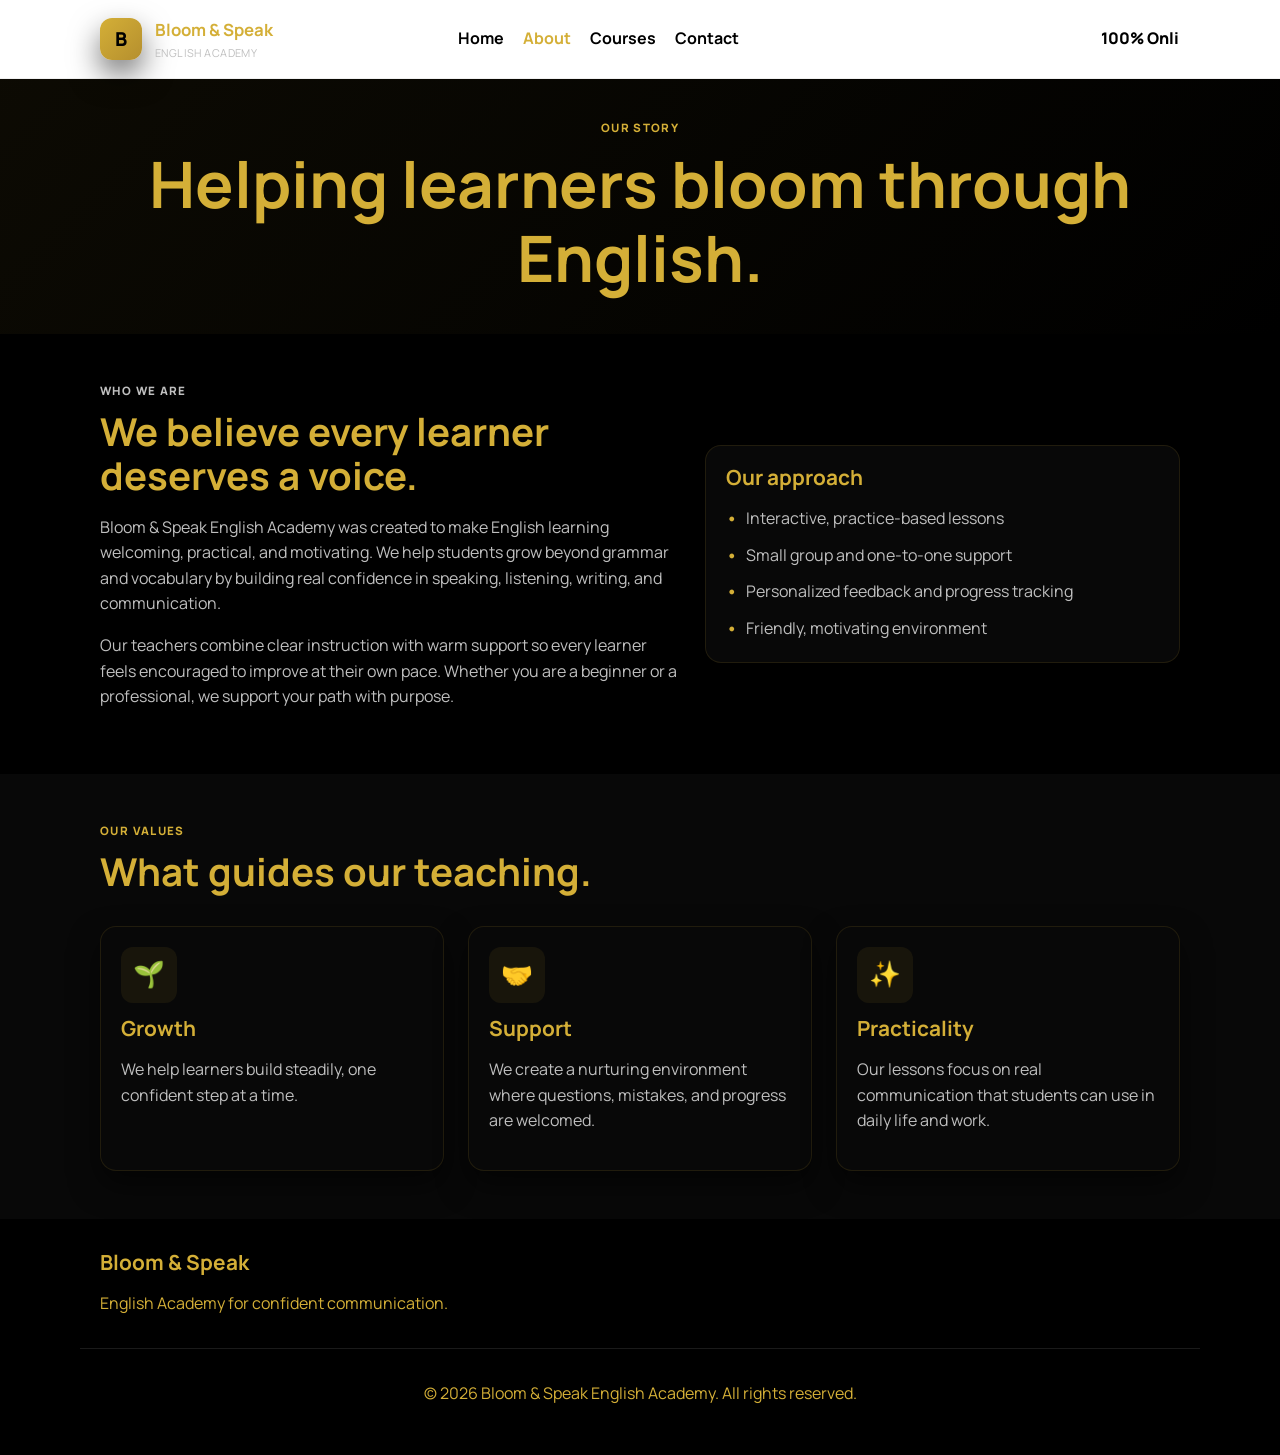
==== about.html @ 19497930 "Initial website" ====
<!DOCTYPE html>
<html lang="en">
  <head>
    <meta charset="UTF-8" />
    <meta name="viewport" content="width=device-width, initial-scale=1.0" />
    <title>About | Bloom & Speak English Academy</title>
    <meta name="description" content="Learn about Bloom & Speak English Academy and our mission to help learners speak English with confidence." />
    <link rel="preconnect" href="https://fonts.googleapis.com" />
    <link rel="preconnect" href="https://fonts.gstatic.com" crossorigin />
    <link href="https://fonts.googleapis.com/css2?family=Manrope:wght@400;500;600;700;800&display=swap" rel="stylesheet" />
    <link rel="stylesheet" href="style.css?v=12" />
  </head>
  <body>
    <header class="site-header">
      <div class="container nav-wrapper">
        <a href="index.html" class="brand" aria-label="Bloom & Speak Home">
          <span class="brand-mark">B</span>
          <span>
            <strong>Bloom & Speak</strong>
            <small>English Academy</small>
          </span>
        </a>

        <button class="nav-toggle" aria-label="Toggle navigation" aria-expanded="false">
          <span></span>
          <span></span>
          <span></span>
        </button>

        <nav class="main-nav" aria-label="Main navigation">
          <ul class="nav-links">
            <li><a href="index.html">Home</a></li>
            <li><a href="about.html" class="active">About</a></li>
            <li><a href="courses.html">Courses</a></li>
            <li><a href="contact.html">Contact</a></li>
          </ul>
        </nav>
        <div class="nav-promo"><span class="marquee">100% Online classes</span></div>
      </div>
    </header>

    <main>
      <section class="page-hero small-hero">
        <div class="container">
          <p class="eyebrow">Our story</p>
          <h1>Helping learners bloom through English.</h1>
        </div>
      </section>

      <section class="section">
        <div class="container about-grid">
          <div>
            <p class="eyebrow">Who we are</p>
            <h2>We believe every learner deserves a voice.</h2>
            <p>
              Bloom & Speak English Academy was created to make English learning welcoming, practical, and motivating.
              We help students grow beyond grammar and vocabulary by building real confidence in speaking, listening,
              writing, and communication.
            </p>
            <p>
              Our teachers combine clear instruction with warm support so every learner feels encouraged to improve at their
              own pace. Whether you are a beginner or a professional, we support your path with purpose.
            </p>
          </div>

          <div class="highlight-panel">
            <h3>Our approach</h3>
            <ul>
              <li>Interactive, practice-based lessons</li>
              <li>Small group and one-to-one support</li>
              <li>Personalized feedback and progress tracking</li>
              <li>Friendly, motivating environment</li>
            </ul>
          </div>
        </div>
      </section>

      <section class="section alt-bg">
        <div class="container">
          <div class="section-heading">
            <p class="eyebrow">Our values</p>
            <h2>What guides our teaching.</h2>
          </div>
          <div class="grid three-col">
            <article class="info-card">
              <div class="icon">🌱</div>
              <h3>Growth</h3>
              <p>We help learners build steadily, one confident step at a time.</p>
            </article>
            <article class="info-card">
              <div class="icon">🤝</div>
              <h3>Support</h3>
              <p>We create a nurturing environment where questions, mistakes, and progress are welcomed.</p>
            </article>
            <article class="info-card">
              <div class="icon">✨</div>
              <h3>Practicality</h3>
              <p>Our lessons focus on real communication that students can use in daily life and work.</p>
            </article>
          </div>
        </div>
      </section>
    </main>

    <footer class="site-footer">
      <div class="container footer-content">
        <div>
          <h3>Bloom & Speak</h3>
          <p>English Academy for confident communication.</p>
        </div>
      </div>
      <div class="container footer-bottom">
        <p>© <span id="year"></span> Bloom & Speak English Academy. All rights reserved.</p>
      </div>
    </footer>

    <script src="script.js"></script>
  </body>
</html>
---- style.css ----
:root {
  --bg: #000000;
  --surface: #080808;
  --surface-soft: #0f0f0f;
  --primary: #D4AF37; /* gold */
  --primary-dark: #b58f2e;
  --primary-rgb: 212,175,55;
  --secondary: #1a1a1a;
  --text: #D4AF37; /* gold text */
  --muted: #bfbfbf;
  --border: rgba(var(--primary-rgb), 0.12);
  --shadow: 0 14px 30px rgba(0, 0, 0, 0.55);
  --content-width: 1120px;
  --pad: 1.25rem;
  --radius: 16px;
}

* { box-sizing: border-box; }

html { scroll-behavior: smooth; }

body {
  margin: 0;
  font-family: "Manrope", sans-serif;
  background: var(--bg);
  color: var(--text);
  line-height: 1.6;
}

a { text-decoration: none; color: inherit; }
img { max-width: 100%; display: block; }
button, input, textarea { font: inherit; }

.container { width: min(var(--content-width), calc(100% - 2rem)); margin: 0 auto; padding: 0 var(--pad); }

.site-header {
  background: #ffffff;
  color: #000000;
  backdrop-filter: none;
  border-bottom: 1px solid rgba(0,0,0,0.06);
  position: sticky; top: 0; z-index: 50;
}

.nav-wrapper { display:flex; align-items:center; justify-content:space-between; min-height:78px; gap:1rem; }

.brand { display:inline-flex; align-items:center; gap:0.8rem; color:var(--text); }
.brand strong, .brand small { display:block; }
.brand strong { font-size:1.05rem; }
.brand small { color:var(--muted); letter-spacing:0.04em; text-transform:uppercase; font-size:0.68rem; }

.brand-mark { display:grid; place-items:center; width:42px; height:42px; border-radius:12px; background: linear-gradient(135deg, var(--primary), var(--primary-dark)); color:#000000; font-weight:800; font-size:1.2rem; box-shadow:var(--shadow); }

.main-nav { display:flex; align-items:center; }
.nav-links { list-style:none; display:flex; gap:1.2rem; padding:0; margin:0; align-items:center; }
.site-header .nav-links a { font-weight:700; color:#000000; transition: color 0.16s ease; }
.site-header .nav-links a:hover, .site-header .nav-links a.active { color:var(--primary); }

.nav-toggle { display:none; flex-direction:column; gap:5px; background:transparent; border:none; padding:0.25rem; cursor:pointer; }
.site-header .nav-toggle span { display:block; width:24px; height:2px; background:#000000; border-radius:50px; }

.nav-promo { position:relative; width:240px; height:34px; overflow:hidden; margin-left:1rem; border-radius:999px; display:flex; align-items:center; }
.nav-promo .marquee { display:inline-block; white-space:nowrap; font-weight:800; color:#000000; transform:translateX(100%); animation:marquee 9s linear infinite; }
.site-header .nav-promo a { color:inherit; text-decoration:none; }

@keyframes marquee {
  0% { transform: translateX(100%); }
  100% { transform: translateX(-100%); }
}

@media (max-width:840px) {
  .nav-promo { display:none; }
}

.hero, .page-hero { background: linear-gradient(135deg, rgba(var(--primary-rgb), 0.06), rgba(0,0,0,0.4)); }
.hero { padding:3.5rem 0 2.5rem; }
.page-hero { padding:2.5rem 0 1.5rem; }
.small-hero { text-align:center; }

.hero-content { display:grid; grid-template-columns:1.2fr 0.8fr; align-items:center; gap:2rem; }
.eyebrow { margin:0 0 0.6rem; text-transform:uppercase; letter-spacing:0.12em; font-size:0.72rem; font-weight:800; color:var(--primary); }

h1,h2,h3 { margin-top:0; line-height:1.15; color:var(--text); }
h1 { font-size:clamp(2.3rem,5vw,4.2rem); margin-bottom:1rem; }
h2 { font-size:clamp(1.9rem,3vw,2.7rem); margin-bottom:1rem; }
h3 { font-size:1.3rem; margin-bottom:0.75rem; }
.lead { font-size:1.05rem; color:var(--muted); max-width:700px; }

.hero-actions { display:flex; flex-wrap:wrap; gap:1rem; margin:1.25rem 0 1.75rem; }
.btn { display:inline-flex; align-items:center; justify-content:center; border-radius:999px; padding:0.8rem 1.2rem; font-weight:800; transition: transform 0.18s ease, box-shadow 0.18s ease; }
.btn:hover { transform: translateY(-2px); }
.btn-primary { background: linear-gradient(135deg, #000, #111); color: var(--text); box-shadow: 0 16px 30px rgba(0,0,0,0.6); border: 1px solid rgba(var(--primary-rgb),0.18); }
.btn-secondary { background: transparent; border:1px solid rgba(var(--primary-rgb),0.18); color: var(--text); }

.mini-stats { list-style:none; display:flex; flex-wrap:wrap; gap:1.2rem; padding:0; margin:0; }
.mini-stats li { display:flex; flex-direction:column; min-width:120px; }
.mini-stats strong { font-size:1.5rem; color:var(--primary-dark); }
.mini-stats span { color:var(--muted); font-size:0.85rem; }

.hero-card { background: linear-gradient(180deg,var(--surface), #0b0b0b); border:1px solid rgba(var(--primary-rgb),0.08); border-radius:var(--radius); padding:1.6rem; box-shadow:var(--shadow); }
.card-badge { display:inline-block; background: rgba(253,201,77,0.2); color:#7a5200; font-weight:800; border-radius:999px; padding:0.45rem 0.8rem; margin-bottom:1rem; font-size:0.76rem; }

.feature-list { display:grid; gap:1rem; margin-top:1rem; }
.feature-list div { display:flex; gap:0.8rem; align-items:flex-start; color:var(--muted); }
.feature-list span { display:inline-grid; place-items:center; width:28px; height:28px; border-radius:50%; background: rgba(var(--primary-rgb),0.08); color:var(--primary); font-weight:800; }

.section { padding:3rem 0; }
.alt-bg { background: var(--surface); }
.section-heading { margin-bottom:2rem; }
.grid { display:grid; gap:1.5rem; }
.three-col { grid-template-columns: repeat(3, minmax(0, 1fr)); }

.info-card, .quote-card, .course-card, .contact-card, .contact-form, .highlight-panel { background:var(--surface); border:1px solid var(--border); border-radius:var(--radius); padding:1.25rem; box-shadow:var(--shadow); color: var(--text); }

.icon { width:56px; height:56px; display:grid; place-items:center; border-radius:12px; background: rgba(var(--primary-rgb),0.08); font-size:1.6rem; margin-bottom:0.9rem; color: var(--primary); }

.info-card p, .course-card p, .quote-card, .contact-card p, .highlight-panel li, .about-grid p { color:var(--muted); }

.split-layout { display:grid; grid-template-columns:0.9fr 1.1fr; align-items:center; gap:2rem; }
.course-list { display:grid; gap:1rem; }
.course-item { padding:1rem 1.1rem; border-radius:12px; background: rgba(255,255,255,0.03); border:1px solid rgba(var(--primary-rgb),0.08); }
.course-item h3 { margin-bottom:0.45rem; }

.testimonials { align-items:stretch; }
.quote-card { margin:0; font-size:1rem; line-height:1.8; }
.quote-card cite { display:block; margin-top:1rem; color:var(--primary-dark); font-style:normal; font-weight:800; }

.cta-section { padding:0 0 5rem; }
.cta-box { display:flex; align-items:center; justify-content:space-between; gap:1.5rem; background: linear-gradient(135deg, rgba(var(--primary-rgb),0.06), rgba(0,0,0,0.35)); border-radius:20px; padding:1.6rem 1.8rem; color:var(--text); box-shadow:var(--shadow); }
.cta-box .eyebrow, .cta-box h2 { color:var(--text); }

.site-footer { background:#000000; color: var(--text); padding-top:2rem; }
.footer-content, .footer-bottom { width: min(1120px, calc(100% - 2rem)); margin:0 auto; }
.footer-content { display:flex; align-items:center; justify-content:space-between; gap:1rem; padding-bottom:1rem; }
.footer-bottom { border-top:1px solid rgba(255,255,255,0.1); padding:1rem 0 2rem; text-align:center; }

.about-grid { display:grid; grid-template-columns:1.1fr 0.9fr; gap:1.5rem; align-items:center; }
.highlight-panel ul { list-style:none; padding:0; margin:1rem 0 0; display:grid; gap:0.7rem; }
.highlight-panel li::before { content:"•"; color:var(--primary); font-weight:800; margin-right:0.5rem; }

.courses-grid { grid-template-columns: repeat(3, minmax(0,1fr)); }
.course-card { display:flex; flex-direction:column; }
.course-card ul { list-style:none; padding:0; margin:1rem 0 0; display:grid; gap:0.55rem; color:var(--muted); }
.course-card li::before { content:"✓"; color:var(--primary); font-weight:800; margin-right:0.5rem; }

.course-tag { display:inline-flex; width:fit-content; background: rgba(var(--primary-rgb),0.08); color:var(--primary); border-radius:999px; font-size:0.72rem; font-weight:800; text-transform:uppercase; letter-spacing:0.06em; padding:0.45rem 0.7rem; margin-bottom:0.9rem; }
.course-card.featured { background: linear-gradient(180deg, var(--surface), #0b0b0b); border-color: rgba(var(--primary-rgb),0.18); }

.contact-layout { display:grid; grid-template-columns:0.9fr 1.1fr; gap:1.5rem; align-items:start; }
.contact-form { display:grid; gap:1rem; }
.input-row { display:grid; grid-template-columns:1fr 1fr; gap:1rem; }

label { display:grid; gap:0.5rem; font-weight:700; color:var(--text); }
input, textarea { border:1px solid var(--border); border-radius:14px; padding:0.95rem 1rem; background:var(--surface-soft); color:var(--text); }
input:focus, textarea:focus { outline:2px solid rgba(var(--primary-rgb),0.12); border-color: rgba(var(--primary-rgb),0.45); }

@media (max-width:840px) {
  .hero-content, .split-layout, .about-grid, .contact-layout, .three-col, .courses-grid { grid-template-columns:1fr; }
  .main-nav { display:none; width:100%; }
  .nav-toggle { display:flex; }
  .nav-wrapper { flex-wrap:wrap; padding:0.8rem 0; }
  .nav-links { flex-direction:column; width:100%; padding:1rem 0 0.5rem; align-items:flex-start; }
  .main-nav.open { display:block; }
  .cta-box, .footer-content { flex-direction:column; align-items:flex-start; }
}

@media (max-width:560px) {
  .input-row { grid-template-columns:1fr; }
  .hero { padding-top:4rem; }
  .section { padding:4rem 0; }
}
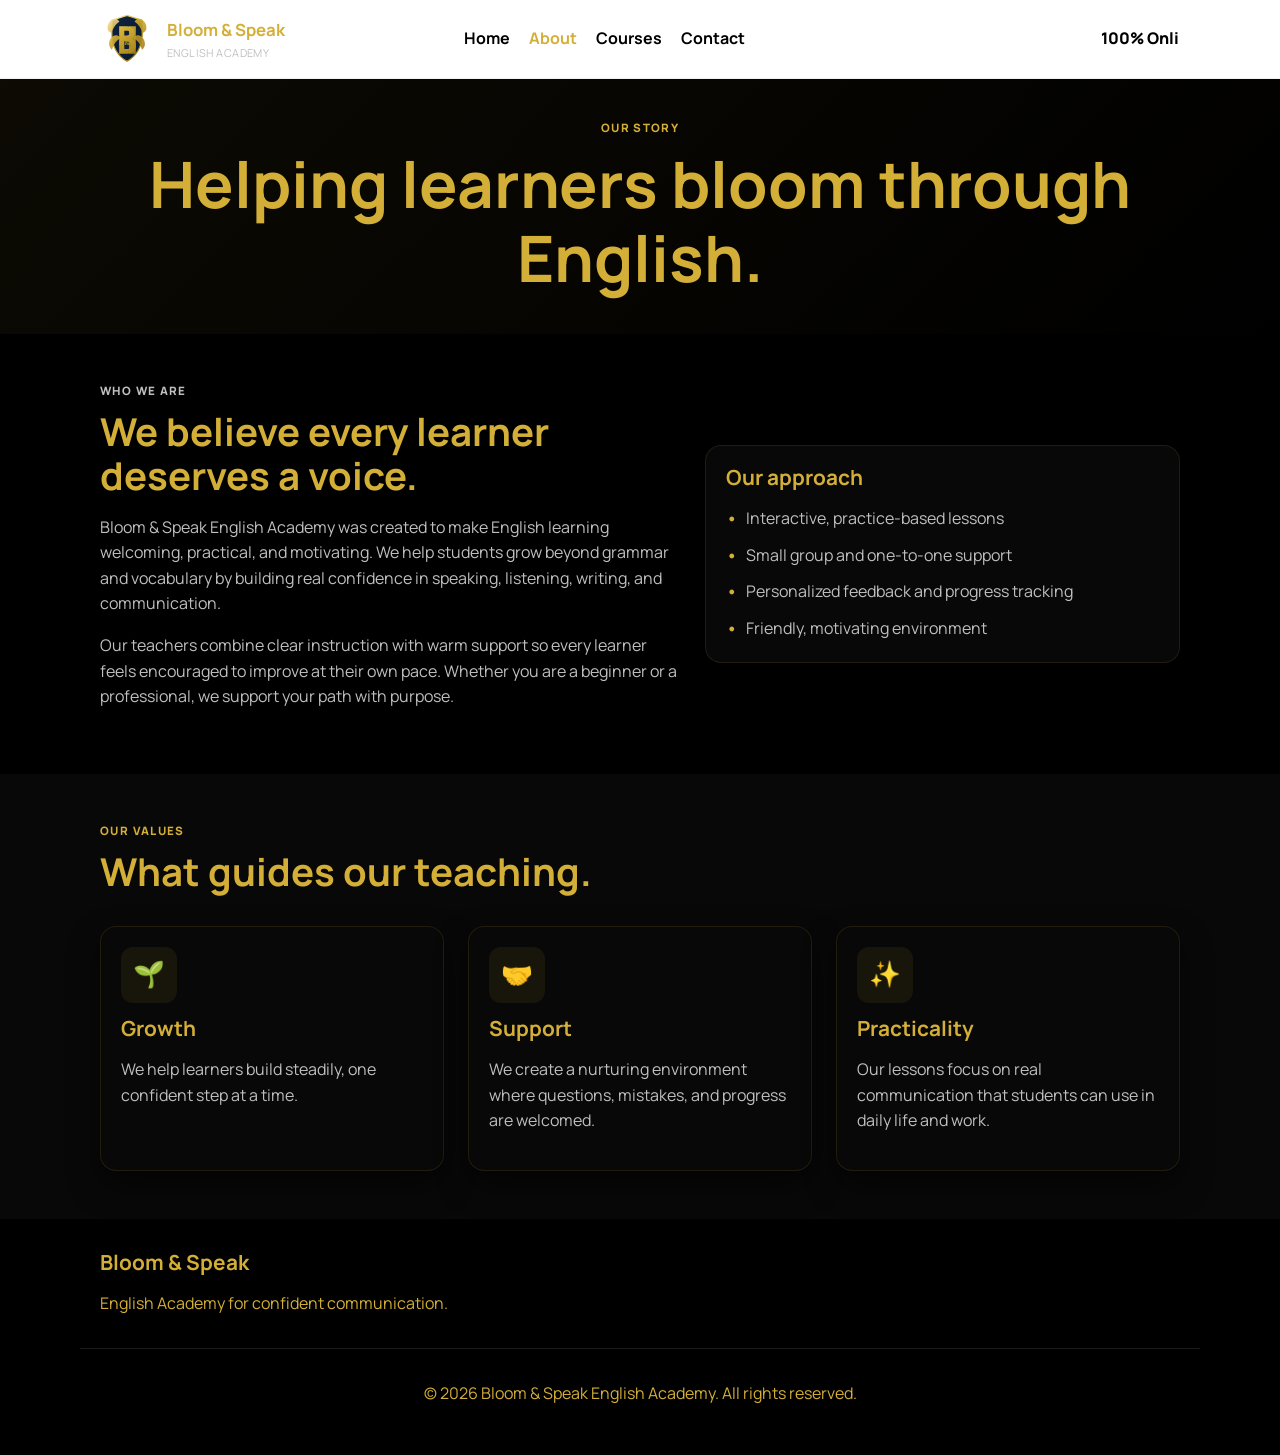
==== commit 6bd530e4: "Read" ====
--- a/about.html
+++ b/about.html
@@ -14,7 +14,7 @@
     <header class="site-header">
       <div class="container nav-wrapper">
         <a href="index.html" class="brand" aria-label="Bloom & Speak Home">
-          <span class="brand-mark">B</span>
+          <img src="logo.svg" alt="Bloom & Speak logo" class="brand-mark" />
           <span>
             <strong>Bloom & Speak</strong>
             <small>English Academy</small>
--- a/style.css
+++ b/style.css
@@ -48,7 +48,16 @@
 .brand strong { font-size:1.05rem; }
 .brand small { color:var(--muted); letter-spacing:0.04em; text-transform:uppercase; font-size:0.68rem; }
 
-.brand-mark { display:grid; place-items:center; width:42px; height:42px; border-radius:12px; background: linear-gradient(135deg, var(--primary), var(--primary-dark)); color:#000000; font-weight:800; font-size:1.2rem; box-shadow:var(--shadow); }
+.brand-mark {
+  display:block;
+  width:54px;
+  height:54px;
+  object-fit:contain;
+  border-radius:12px;
+  background: transparent;
+  box-shadow: none;
+  flex-shrink: 0;
+}
 
 .main-nav { display:flex; align-items:center; }
 .nav-links { list-style:none; display:flex; gap:1.2rem; padding:0; margin:0; align-items:center; }
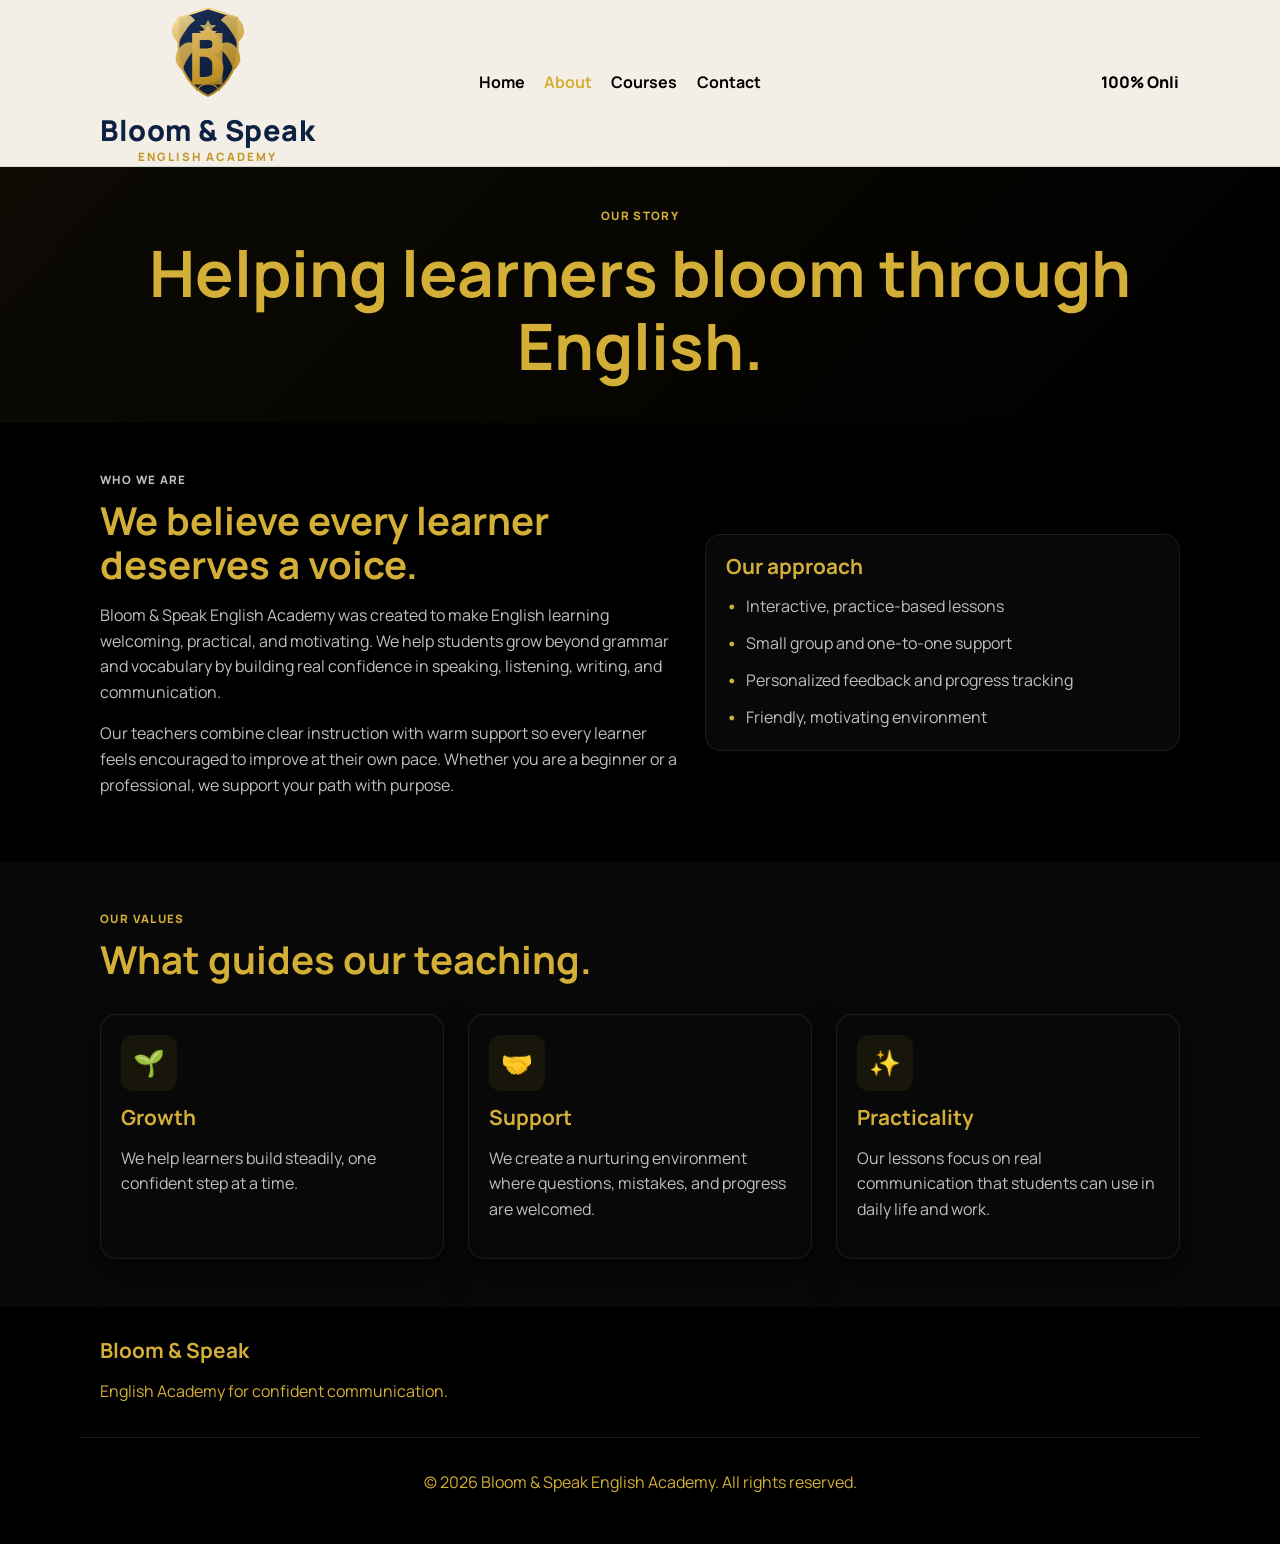
==== commit 4a0c76aa: "Read" ====
--- a/about.html
+++ b/about.html
@@ -13,10 +13,10 @@
   <body>
     <header class="site-header">
       <div class="container nav-wrapper">
-        <a href="index.html" class="brand" aria-label="Bloom & Speak Home">
+        <a href="index.html" class="brand brand-lockup" aria-label="Bloom & Speak Home">
           <img src="logo.svg" alt="Bloom & Speak logo" class="brand-mark" />
-          <span>
-            <strong>Bloom & Speak</strong>
+          <span class="brand-text">
+            <strong>Bloom &amp; Speak</strong>
             <small>English Academy</small>
           </span>
         </a>
--- a/style.css
+++ b/style.css
@@ -34,24 +34,57 @@
 .container { width: min(var(--content-width), calc(100% - 2rem)); margin: 0 auto; padding: 0 var(--pad); }
 
 .site-header {
-  background: #ffffff;
-  color: #000000;
+  background: #f4efe6;
+  color: #0d2243;
   backdrop-filter: none;
-  border-bottom: 1px solid rgba(0,0,0,0.06);
+  border-bottom: 1px solid rgba(13,34,67,0.12);
   position: sticky; top: 0; z-index: 50;
 }
 
-.nav-wrapper { display:flex; align-items:center; justify-content:space-between; min-height:78px; gap:1rem; }
-
-.brand { display:inline-flex; align-items:center; gap:0.8rem; color:var(--text); }
+.nav-wrapper { display:flex; align-items:center; justify-content:space-between; min-height:90px; gap:1rem; }
+
+.brand {
+  display:inline-flex;
+  align-items:center;
+  gap:0.4rem;
+  color:#0d2243;
+}
+
+.brand-lockup {
+  display:flex;
+  flex-direction:column;
+  align-items:center;
+  justify-content:center;
+  text-align:center;
+}
+
+.brand-text {
+  display:flex;
+  flex-direction:column;
+  align-items:center;
+  gap:0.18rem;
+}
+
 .brand strong, .brand small { display:block; }
-.brand strong { font-size:1.05rem; }
-.brand small { color:var(--muted); letter-spacing:0.04em; text-transform:uppercase; font-size:0.68rem; }
+.brand strong {
+  font-size: clamp(1.8rem, 2vw, 2.6rem);
+  letter-spacing: 0.02em;
+  line-height: 1;
+  font-weight: 800;
+  color: #0d2243;
+}
+.brand small {
+  color: #c2992d;
+  letter-spacing:0.18em;
+  text-transform:uppercase;
+  font-size:0.72rem;
+  font-weight: 800;
+}
 
 .brand-mark {
   display:block;
-  width:54px;
-  height:54px;
+  width:110px;
+  height:110px;
   object-fit:contain;
   border-radius:12px;
   background: transparent;
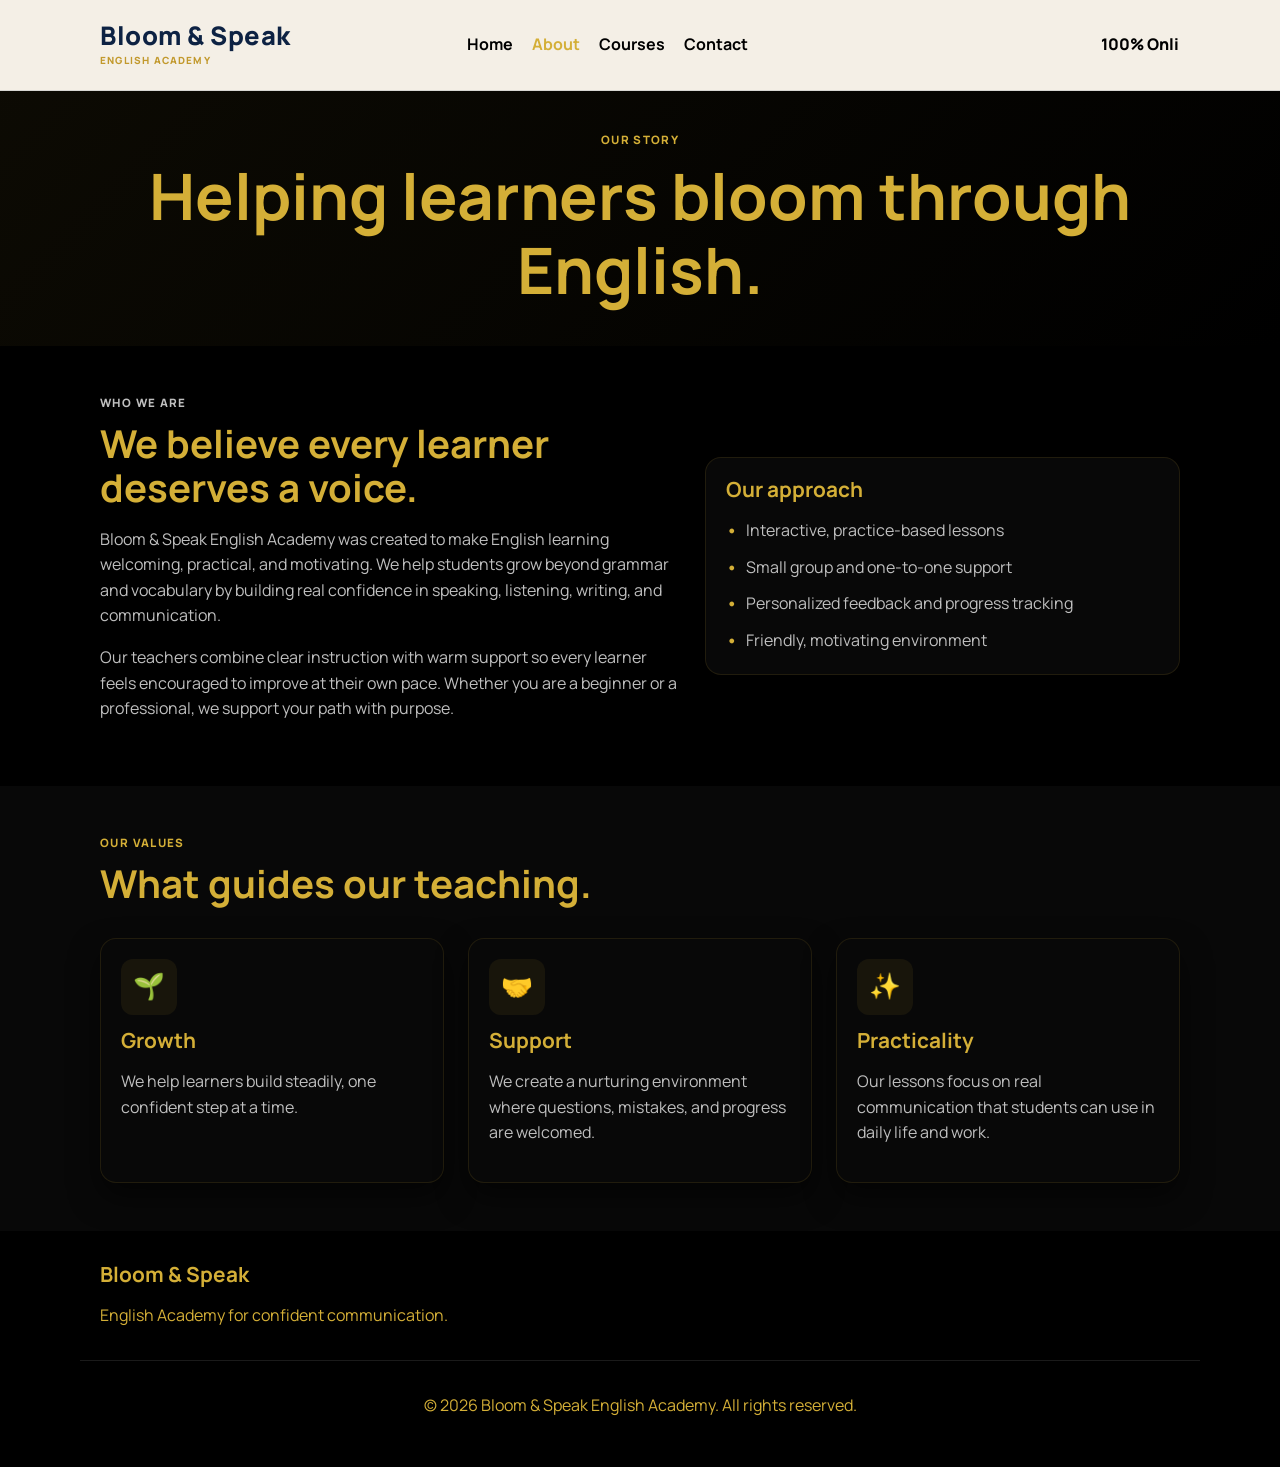
==== commit c7d324c2: "Read" ====
--- a/about.html
+++ b/about.html
@@ -14,7 +14,6 @@
     <header class="site-header">
       <div class="container nav-wrapper">
         <a href="index.html" class="brand brand-lockup" aria-label="Bloom & Speak Home">
-          <img src="logo.svg" alt="Bloom & Speak logo" class="brand-mark" />
           <span class="brand-text">
             <strong>Bloom &amp; Speak</strong>
             <small>English Academy</small>
--- a/style.css
+++ b/style.css
@@ -46,50 +46,36 @@
 .brand {
   display:inline-flex;
   align-items:center;
-  gap:0.4rem;
   color:#0d2243;
 }
 
 .brand-lockup {
   display:flex;
-  flex-direction:column;
   align-items:center;
   justify-content:center;
-  text-align:center;
 }
 
 .brand-text {
   display:flex;
   flex-direction:column;
-  align-items:center;
-  gap:0.18rem;
+  align-items:flex-start;
+  gap:0.15rem;
 }
 
 .brand strong, .brand small { display:block; }
 .brand strong {
-  font-size: clamp(1.8rem, 2vw, 2.6rem);
+  font-size: clamp(1.4rem, 2vw, 2.1rem);
   letter-spacing: 0.02em;
-  line-height: 1;
+  line-height: 1.15;
   font-weight: 800;
   color: #0d2243;
 }
 .brand small {
   color: #c2992d;
-  letter-spacing:0.18em;
+  letter-spacing:0.12em;
   text-transform:uppercase;
-  font-size:0.72rem;
+  font-size:0.62rem;
   font-weight: 800;
-}
-
-.brand-mark {
-  display:block;
-  width:110px;
-  height:110px;
-  object-fit:contain;
-  border-radius:12px;
-  background: transparent;
-  box-shadow: none;
-  flex-shrink: 0;
 }
 
 .main-nav { display:flex; align-items:center; }
